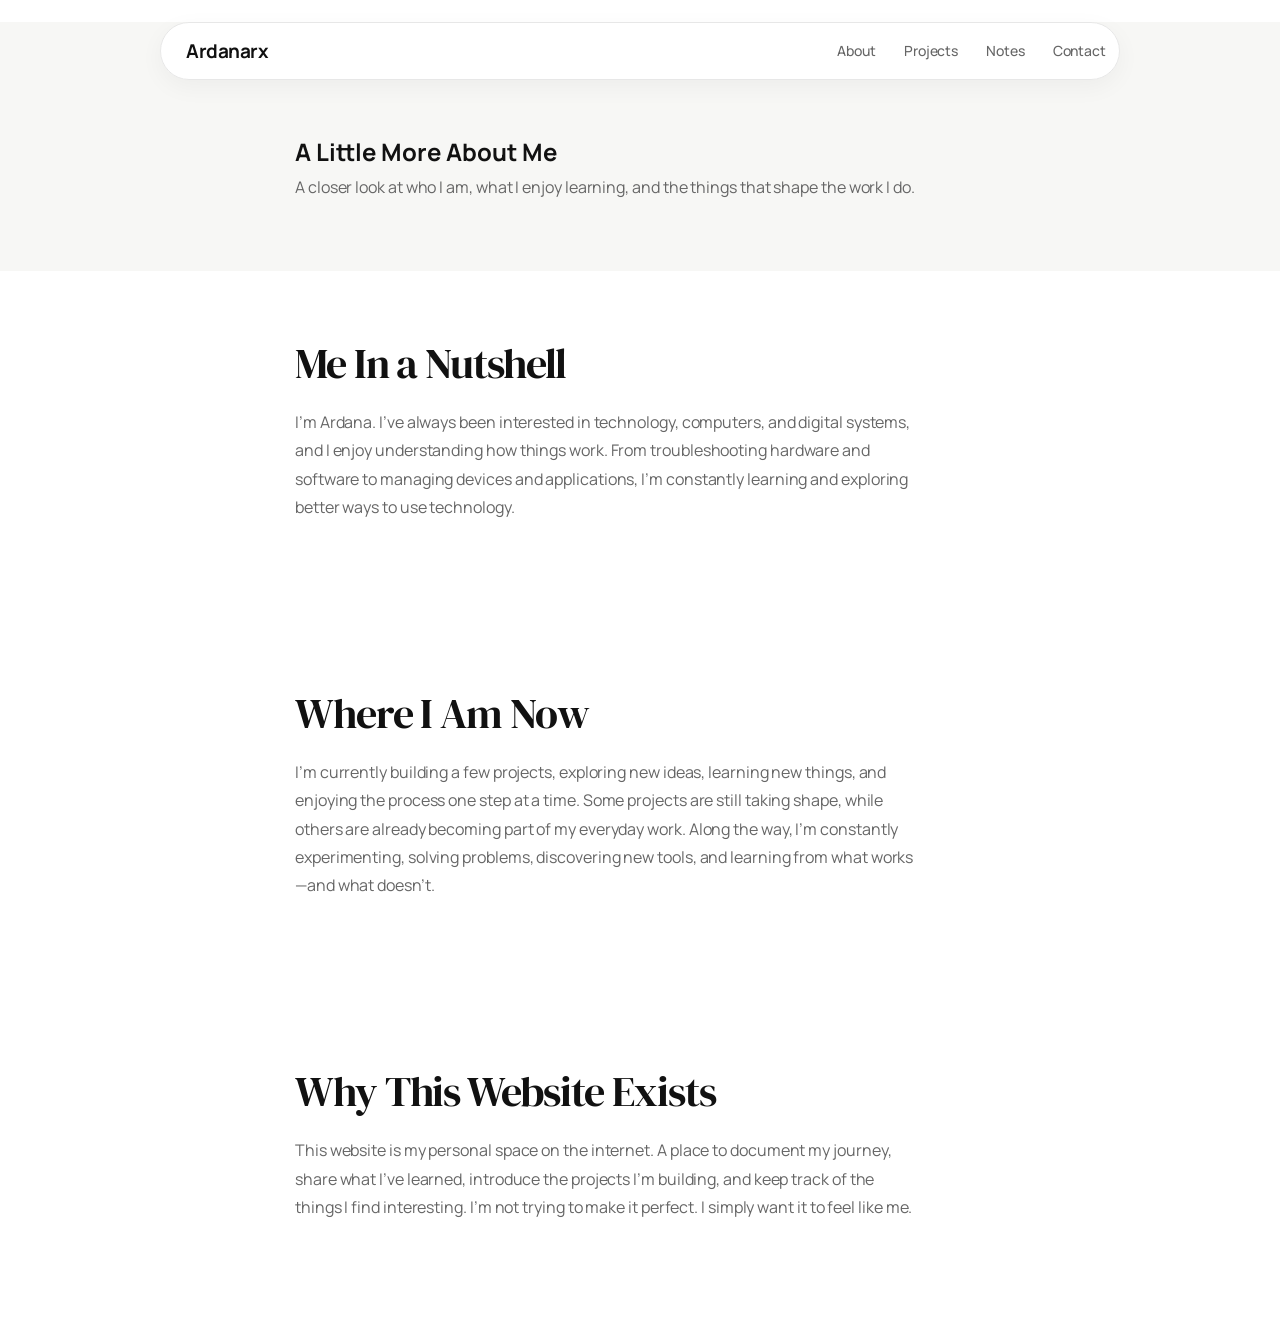
==== about/index.html @ 0e2d4e0f "Add files via upload" ====
<!DOCTYPE html><html lang="en"><head><meta charset="UTF-8"><meta name="viewport" content="width=device-width, initial-scale=1.0"><meta name="description" content="About — Ardanarx."><title>About — Ardanarx</title><link rel="icon" href="../assets/favicon.png"><link rel="preconnect" href="https://fonts.googleapis.com"><link rel="preconnect" href="https://fonts.gstatic.com" crossorigin><link href="https://fonts.googleapis.com/css2?family=DM+Serif+Display&family=Manrope:wght@400;500;600;700&display=swap" rel="stylesheet"><link rel="stylesheet" href="../style.css">
    <style>
      .page-hero { padding: 110px 24px 70px; }
      .page-content { padding: 70px 24px 100px; }
      .page-content .content { max-width: 690px; }
      .page-content p { max-width: 620px; margin-bottom: 24px; }
      .page-content .large-text { margin-bottom: 32px; }
      @media (max-width: 700px) {
        .page-hero { padding: 80px 20px 50px; }
        .page-content { padding: 55px 20px 80px; }
      }
    </style>
</head><body><header class="site-header"><nav class="navbar"><a href="../index.html" class="brand" aria-label="Ardanarx Home">Ardanarx</a><div class="nav-right"><div class="nav-links"><a href="index.html">About</a><a href="../project/index.html">Projects</a><a href="../notes/index.html">Notes</a><a href="../contact/index.html">Contact</a></div><button class="menu-toggle" type="button" aria-label="Open menu" aria-expanded="false" aria-controls="mobile-menu"><span></span><span></span><span></span></button></div></nav><div class="mobile-menu" id="mobile-menu"><a href="index.html">About</a><a href="../project/index.html">Projects</a><a href="../notes/index.html">Notes</a><a href="../contact/index.html">Contact</a></div></header><main><section class="page-hero section-light"><div class="content"><h1>A Little More About Me</h1><p>A closer look at who I am, what I enjoy learning, and the things that shape the work I do.</p></div></section><section class="page-content section-white"><div class="content"><h2>Me In a Nutshell</h2><p>I’m Ardana. I’ve always been interested in technology, computers, and digital systems, and I enjoy understanding how things work. From troubleshooting hardware and software to managing devices and applications, I’m constantly learning and exploring better ways to use technology.</p></div></section><section class="page-content section-white"><div class="content"><h2>Where I Am Now</h2><p>I’m currently building a few projects, exploring new ideas, learning new things, and enjoying the process one step at a time. Some projects are still taking shape, while others are already becoming part of my everyday work. Along the way, I’m constantly experimenting, solving problems, discovering new tools, and learning from what works—and what doesn’t.</p></div></section><section class="page-content section-white"><div class="content"><h2>Why This Website Exists</h2><p>This website is my personal space on the internet. A place to document my journey, share what I’ve learned, introduce the projects I’m building, and keep track of the things I find interesting. I’m not trying to make it perfect. I simply want it to feel like me.</p></div></section></main><script src="../script.js"></script></body></html>
---- style.css ----
/* =========================================================
   ARDANARX
   PERSONAL WEBSITE
   CLEAN TYPOGRAPHY + SYSTEM DARK MODE
   ========================================================= */


/* =========================================================
   1. VARIABLES
   ========================================================= */

:root {
    --bg: #ffffff;
    --bg-soft: #f7f7f5;

    --text: #111111;
    --text-soft: #666666;

    --border: #e7e7e7;

    --nav-bg: rgba(255, 255, 255, 0.94);
    --menu-bg: rgba(255, 255, 255, 0.98);

    --max-width: 960px;
    --content-width: 690px;

    --serif: "DM Serif Display", Georgia, serif;
    --sans: "Manrope", Arial, sans-serif;

    --ease: 0.3s ease;
}


/* =========================================================
   2. DARK MODE
   Applied automatically from script.js
   ========================================================= */

html.dark-mode {
    --bg: #111111;
    --bg-soft: #181818;

    --text: #f2f2f2;
    --text-soft: #a5a5a5;

    --border: #292929;

    --nav-bg: rgba(25, 25, 25, 0.94);
    --menu-bg: rgba(25, 25, 25, 0.98);
}


/* =========================================================
   3. RESET
   ========================================================= */

* {
    margin: 0;
    padding: 0;

    box-sizing: border-box;
}


html {
    scroll-behavior: smooth;

    scroll-padding-top: 100px;

    background: var(--bg);
}


body {
    margin: 0;

    background: var(--bg);

    color: var(--text);

    font-family: var(--sans);

    font-size: 16px;

    font-weight: 400;

    line-height: 1.7;

    overflow-x: hidden;

    -webkit-font-smoothing: antialiased;

    text-rendering: optimizeLegibility;

    transition:
        background-color var(--ease),
        color var(--ease);
}


img {
    display: block;

    max-width: 100%;
}


a {
    color: inherit;

    text-decoration: none;
}


button {
    font-family: inherit;
}


/* =========================================================
   4. HEADER
   ========================================================= */

.site-header {
    position: relative;

    z-index: 1000;

    width: 100%;

    padding-top: 22px;
}


/* =========================================================
   5. NAVBAR
   ========================================================= */

.navbar {
    position: fixed;

    top: 22px;

    left: 50%;

    transform: translateX(-50%);

    z-index: 10000;

    width: min(
        calc(100% - 48px),
        var(--max-width)
    );

    height: 58px;

    padding:
        0 13px
        0 25px;

    display: flex;

    align-items: center;

    justify-content: space-between;

    background: var(--nav-bg);

    border: 1px solid var(--border);

    border-radius: 999px;

    box-shadow:
        0 7px 24px
        rgba(0, 0, 0, 0.045);

    backdrop-filter: blur(14px);

    -webkit-backdrop-filter:
        blur(14px);

    transition:
        background-color var(--ease),
        border-color var(--ease),
        box-shadow var(--ease);
}


/* =========================================================
   6. BRAND
   ========================================================= */

.brand {
    flex-shrink: 0;

    font-size: 19px;

    font-weight: 700;

    line-height: 1;

    letter-spacing: -0.5px;

    color: var(--text);

    white-space: nowrap;
}


/* =========================================================
   7. NAV RIGHT
   ========================================================= */

.nav-right {
    display: flex;

    align-items: center;

    margin-left: auto;
}


/* =========================================================
   8. NAV LINKS
   ========================================================= */

.nav-links {
    display: flex;

    align-items: center;

    gap: 28px;
}


.nav-links a {
    position: relative;

    font-size: 14px;

    font-weight: 500;

    line-height: 1;

    letter-spacing: -0.1px;

    color: var(--text-soft);

    white-space: nowrap;

    transition:
        color 0.25s ease;
}


.nav-links a:hover {
    color: var(--text);
}


/* =========================================================
   9. MOBILE MENU BUTTON
   ========================================================= */

.menu-toggle {
    display: none;

    position: relative;

    z-index: 10001;

    width: 40px;

    height: 40px;

    padding: 0;

    border: 0;

    background: transparent;

    cursor: pointer;

    align-items: center;

    justify-content: center;

    flex-direction: column;

    gap: 5px;

    -webkit-tap-highlight-color:
        transparent;
}


.menu-toggle span {
    display: block;

    width: 18px;

    height: 1.6px;

    background: var(--text);

    border-radius: 999px;

    transition:
        transform 0.25s ease,
        opacity 0.25s ease,
        background-color var(--ease);
}


/* =========================================================
   10. MENU ANIMATION
   ========================================================= */

.menu-toggle.active
span:nth-child(1) {
    transform:
        translateY(6.6px)
        rotate(45deg);
}


.menu-toggle.active
span:nth-child(2) {
    opacity: 0;
}


.menu-toggle.active
span:nth-child(3) {
    transform:
        translateY(-6.6px)
        rotate(-45deg);
}


/* =========================================================
   11. MOBILE MENU
   ========================================================= */

.mobile-menu {
    display: none;

    position: fixed;

    top: 90px;

    left: 50%;

    transform:
        translateX(-50%);

    z-index: 9999;

    width: min(
        calc(100% - 48px),
        var(--max-width)
    );

    padding:
        10px 18px;

    background: var(--menu-bg);

    border:
        1px solid var(--border);

    border-radius: 20px;

    box-shadow:
        0 10px 30px
        rgba(0, 0, 0, 0.07);

    flex-direction: column;

    transition:
        background-color var(--ease),
        border-color var(--ease);
}


.mobile-menu.active {
    display: flex;
}


.mobile-menu a {
    padding:
        12px 4px;

    font-size: 15px;

    font-weight: 600;

    line-height: 1.4;

    color: var(--text-soft);

    border-bottom:
        1px solid var(--border);

    transition:
        color 0.25s ease;
}


.mobile-menu a:last-child {
    border-bottom: none;
}


.mobile-menu a:hover {
    color: var(--text);
}


/* =========================================================
   12. HERO
   ========================================================= */

.hero {
    width: 100%;

    padding-top: 108px;

    padding-bottom: 78px;

    background: var(--bg);

    transition:
        background-color var(--ease);
}


.hero-inner {
    width: min(
        calc(100% - 48px),
        900px
    );

    min-height: 490px;

    margin: 0 auto;

    display: grid;

    grid-template-columns:
        minmax(0, 1fr)
        minmax(0, 1fr);

    align-items: center;

    column-gap: 58px;
}


/* =========================================================
   13. HERO CONTENT
   ========================================================= */

.hero-content {
    grid-column: 1;

    grid-row: 1;

    max-width: 460px;

    align-self: center;
}


.hero-content h1 {
    margin-bottom: 29px;

    font-family: var(--serif);

    font-size: clamp(
        52px,
        5vw,
        65px
    );

    font-weight: 400;

    line-height: 1;

    letter-spacing: -1.9px;

    color: var(--text);
}


.hero-content p {
    max-width: 435px;

    font-size: 16px;

    font-weight: 500;

    line-height: 1.7;

    letter-spacing: -0.1px;

    color: var(--text-soft);
}


/* =========================================================
   14. HERO IMAGE
   ========================================================= */

.hero-image {
    grid-column: 2;

    grid-row: 1;

    width: 340px;

    height: 340px;

    margin: 0 auto;

    display: flex;

    align-items: center;

    justify-content: center;

    background: #d9d9d6;

    border-radius: 50%;

    overflow: hidden;

    align-self: center;

    transition:
        background-color 0.3s ease;
}


html.dark-mode
.hero-image {
    background: #181818;
}


/* =========================================================
   15. PROFILE PHOTO
   ========================================================= */

.hero-image img {
    width: 100%;

    height: 100%;

    max-width: none;

    object-fit: cover;

    border-radius: 50%;
}


/* =========================================================
   16. GENERAL SECTIONS
   ========================================================= */

.section {
    width: 100%;

    padding:
        82px 24px;

    transition:
        background-color var(--ease);
}


.section-light {
    background: var(--bg-soft);
}


.section-white {
    background: var(--bg);
}


.content {
    width: min(
        100%,
        var(--content-width)
    );

    margin: 0 auto;
}


/* =========================================================
   17. SECTION HEADINGS
   ========================================================= */

.content h2 {
    margin-bottom: 22px;

    font-family: var(--serif);

    font-size: 42px;

    font-weight: 400;

    line-height: 1.08;

    letter-spacing: -1.1px;

    color: var(--text);
}


/* =========================================================
   18. SECTION PARAGRAPHS
   ========================================================= */

.content p {
    margin-bottom: 19px;

    font-size: 16px;

    font-weight: 400;

    line-height: 1.76;

    letter-spacing: -0.08px;

    color: var(--text-soft);
}


.content p:last-child {
    margin-bottom: 0;
}


/* =========================================================
   19. LARGE TEXT
   ========================================================= */

.large-text {
    font-size: 17px !important;

    line-height: 1.74 !important;

    letter-spacing:
        -0.08px !important;
}


/* =========================================================
   20. INLINE LINKS
   ========================================================= */

.content p a {
    color: var(--text);

    text-decoration: underline;

    text-decoration-thickness:
        1px;

    text-underline-offset:
        4px;
}


/* =========================================================
   21. LIST
   ========================================================= */

.content ul {
    margin-top: 21px;

    margin-bottom: 25px;

    padding-left: 21px;

    color: var(--text-soft);
}


.content li {
    margin-bottom: 7px;

    padding-left: 2px;

    font-size: 16px;

    line-height: 1.65;
}


.content li:last-child {
    margin-bottom: 0;
}


/* =========================================================
   22. TEXT LINK
   ========================================================= */

.text-link {
    display: inline-block;

    padding-bottom: 2px;

    color: var(--text);

    font-size: 14px;

    font-weight: 700;

    line-height: 1.5;

    border-bottom:
        1px solid var(--text);

    transition:
        opacity 0.25s ease;
}


.text-link:hover {
    opacity: 0.65;
}


/* =========================================================
   23. NOTES
   ========================================================= */

.note-item {
    padding:
        25px 0;

    border-top:
        1px solid var(--border);
}


.note-item:first-of-type {
    margin-top: 31px;
}


.note-item h3 {
    margin-bottom: 8px;

    font-size: 17px;

    font-weight: 700;

    line-height: 1.45;

    letter-spacing: -0.2px;

    color: var(--text);
}


.note-item p {
    margin-bottom: 0;
}


/* =========================================================
   24. CONTACT
   ========================================================= */

.contact-section {
    width: 100%;

    padding:
        115px 24px
        125px;

    background: var(--bg);

    border-top:
        1px solid var(--border);

    transition:
        background-color var(--ease),
        border-color var(--ease);
}


.contact-content {
    width: min(
        100%,
        var(--content-width)
    );

    margin: 0 auto;
}


.contact-content h2 {
    margin-bottom: 26px;

    font-family: var(--serif);

    font-size: 54px;

    font-weight: 400;

    line-height: 1;

    letter-spacing: -1.5px;

    color: var(--text);
}


.contact-content p {
    max-width: 590px;

    margin-bottom: 15px;

    font-size: 16px;

    line-height: 1.72;

    color: var(--text-soft);
}


/* =========================================================
   25. CONTACT BUTTON
   ========================================================= */

.contact-button {
    display: inline-flex;

    align-items: center;

    justify-content: center;

    margin-top: 18px;

    padding:
        11px 20px;

    border:
        1px solid var(--text);

    border-radius: 999px;

    background: transparent;

    color: var(--text);

    font-size: 14px;

    font-weight: 700;

    line-height: 1;

    transition:
        background-color 0.2s ease,
        color 0.2s ease,
        transform 0.2s ease;
}


.contact-button:hover {
    background: var(--text);

    color: var(--bg);

    transform:
        translateY(-2px);
}


/* =========================================================
   26. TABLET
   ========================================================= */

@media (max-width: 900px) {

    .navbar {
        width:
            calc(100% - 40px);
    }


    .nav-links {
        gap: 20px;
    }


    .nav-links a {
        font-size: 13.5px;
    }


    /* HERO */

    .hero-inner {
        width:
            calc(100% - 48px);

        column-gap: 38px;
    }


    .hero-content h1 {
        font-size: 56px;

        letter-spacing:
            -1.7px;
    }


    .hero-content p {
        font-size: 16px;
    }


    /* PHOTO */

    .hero-image {
        width: 315px;

        height: 315px;
    }


    /* SECTIONS */

    .content h2 {
        font-size: 40px;
    }


    /* CONTACT */

    .contact-content h2 {
        font-size: 52px;
    }

}


/* =========================================================
   27. MOBILE
   ========================================================= */

@media (max-width: 700px) {

    html {
        scroll-padding-top:
            90px;
    }


    /* -----------------------------------------------------
       NAVBAR
    ----------------------------------------------------- */

    .navbar {
        top: 16px;

        width:
            calc(100% - 36px);

        height: 56px;

        padding:
            0 7px
            0 18px;
    }


    .brand {
        font-size: 19px;
    }


    .nav-links {
        display: none;
    }


    .menu-toggle {
        display: flex;

        width: 40px;

        height: 40px;
    }


    /* -----------------------------------------------------
       MOBILE MENU
    ----------------------------------------------------- */

    .mobile-menu {
        top: 80px;

        width:
            calc(100% - 36px);

        padding:
            9px 15px;
    }


    .mobile-menu a {
        padding:
            12px 5px;

        font-size: 14px;
    }


    /* -----------------------------------------------------
       HERO
    ----------------------------------------------------- */

    .hero {
        padding-top: 93px;

        padding-bottom: 60px;
    }


    .hero-inner {
        width:
            calc(100% - 44px);

        min-height: auto;

        display: flex;

        flex-direction: column;

        align-items: stretch;
    }


    /* PHOTO */

    .hero-image {
        order: 1;

        width: 285px;

        height: 285px;

        margin:
            0 auto
            43px;
    }


    .hero-image img {
        width: 100%;

        height: 100%;

        max-width: none;

        object-fit: cover;

        border-radius: 50%;
    }


    /* HERO TEXT */

    .hero-content {
        order: 2;

        width: 100%;

        max-width: none;
    }


    .hero-content h1 {
        margin-bottom: 27px;

        font-size: 47px;

        line-height: 0.99;

        letter-spacing:
            -1.5px;
    }


    .hero-content p {
        max-width: 100%;

        font-size: 15px;

        line-height: 1.72;
    }


    /* -----------------------------------------------------
       SECTIONS
    ----------------------------------------------------- */

    .section {
        padding:
            64px 28px;
    }


    .content {
        width: 100%;
    }


    .content h2 {
        margin-bottom: 21px;

        font-size: 38px;

        line-height: 1.07;

        letter-spacing:
            -1px;
    }


    .content p {
        margin-bottom: 18px;

        font-size: 15px;

        line-height: 1.74;
    }


    /* -----------------------------------------------------
       LARGE TEXT
    ----------------------------------------------------- */

    .large-text {
        font-size:
            15px !important;

        line-height:
            1.74 !important;

        letter-spacing:
            -0.05px !important;
    }


    /* -----------------------------------------------------
       LIST
    ----------------------------------------------------- */

    .content ul {
        margin-top: 20px;

        margin-bottom: 24px;

        padding-left: 19px;
    }


    .content li {
        margin-bottom: 7px;

        font-size: 15px;

        line-height: 1.65;
    }


    /* -----------------------------------------------------
       NOTES
    ----------------------------------------------------- */

    .note-item {
        padding:
            22px 0;
    }


    .note-item:first-of-type {
        margin-top: 27px;
    }


    .note-item h3 {
        margin-bottom: 7px;

        font-size: 16px;

        line-height: 1.45;
    }


    .note-item p {
        font-size: 15px;
    }


    /* -----------------------------------------------------
       CONTACT
    ----------------------------------------------------- */

    .contact-section {
        padding:
            86px 28px
            100px;
    }


    .contact-content {
        width: 100%;
    }


    .contact-content h2 {
        margin-bottom: 25px;

        font-size: 46px;

        line-height: 1;

        letter-spacing:
            -1.2px;
    }


    .contact-content p {
        margin-bottom: 14px;

        font-size: 15px;

        line-height: 1.72;
    }


    .contact-button {
        margin-top: 17px;

        padding:
            11px 19px;

        font-size: 13px;
    }

}


/* =========================================================
   28. SMALL MOBILE
   ========================================================= */

@media (max-width: 420px) {

    .navbar {
        top: 14px;

        width:
            calc(100% - 32px);

        height: 54px;

        padding-left: 18px;

        padding-right: 6px;
    }


    .brand {
        font-size: 18.5px;
    }


    .menu-toggle {
        width: 39px;

        height: 39px;
    }


    .mobile-menu {
        top: 74px;

        width:
            calc(100% - 32px);
    }


    /* HERO */

    .hero {
        padding-top: 88px;

        padding-bottom: 53px;
    }


    .hero-inner {
        width:
            calc(100% - 40px);
    }


    .hero-image {
        width: 270px;

        height: 270px;

        margin-bottom: 40px;
    }


    .hero-content h1 {
        margin-bottom: 25px;

        font-size: 44px;

        line-height: 0.99;

        letter-spacing:
            -1.4px;
    }


    .hero-content p {
        font-size: 15px;

        line-height: 1.7;
    }


    /* SECTIONS */

    .section {
        padding:
            58px 25px;
    }


    .content h2 {
        margin-bottom: 20px;

        font-size: 36px;

        letter-spacing:
            -0.9px;
    }


    .content p {
        font-size: 15px;

        line-height: 1.72;
    }


    .large-text {
        font-size:
            15px !important;

        line-height:
            1.72 !important;
    }


    /* CONTACT */

    .contact-section {
        padding:
            76px 25px
            90px;
    }


    .contact-content h2 {
        font-size: 42px;

        letter-spacing:
            -1px;
    }

}


/* =========================================================
   29. VERY SMALL MOBILE
   ========================================================= */

@media (max-width: 360px) {

    .navbar {
        width:
            calc(100% - 30px);
    }


    .hero-inner {
        width:
            calc(100% - 32px);
    }


    .hero-image {
        width: 250px;

        height: 250px;
    }


    .hero-content h1 {
        font-size: 41px;
    }


    .hero-content p {
        font-size: 14.5px;
    }


    .content h2 {
        font-size: 34px;
    }


    .content p {
        font-size: 14.5px;
    }


    .contact-content h2 {
        font-size: 39px;
    }

}


/* =========================================================
   30. REDUCED MOTION
   ========================================================= */

@media (prefers-reduced-motion: reduce) {

    html {
        scroll-behavior: auto;
    }


    *,
    *::before,
    *::after {
        transition: none !important;
    }

}
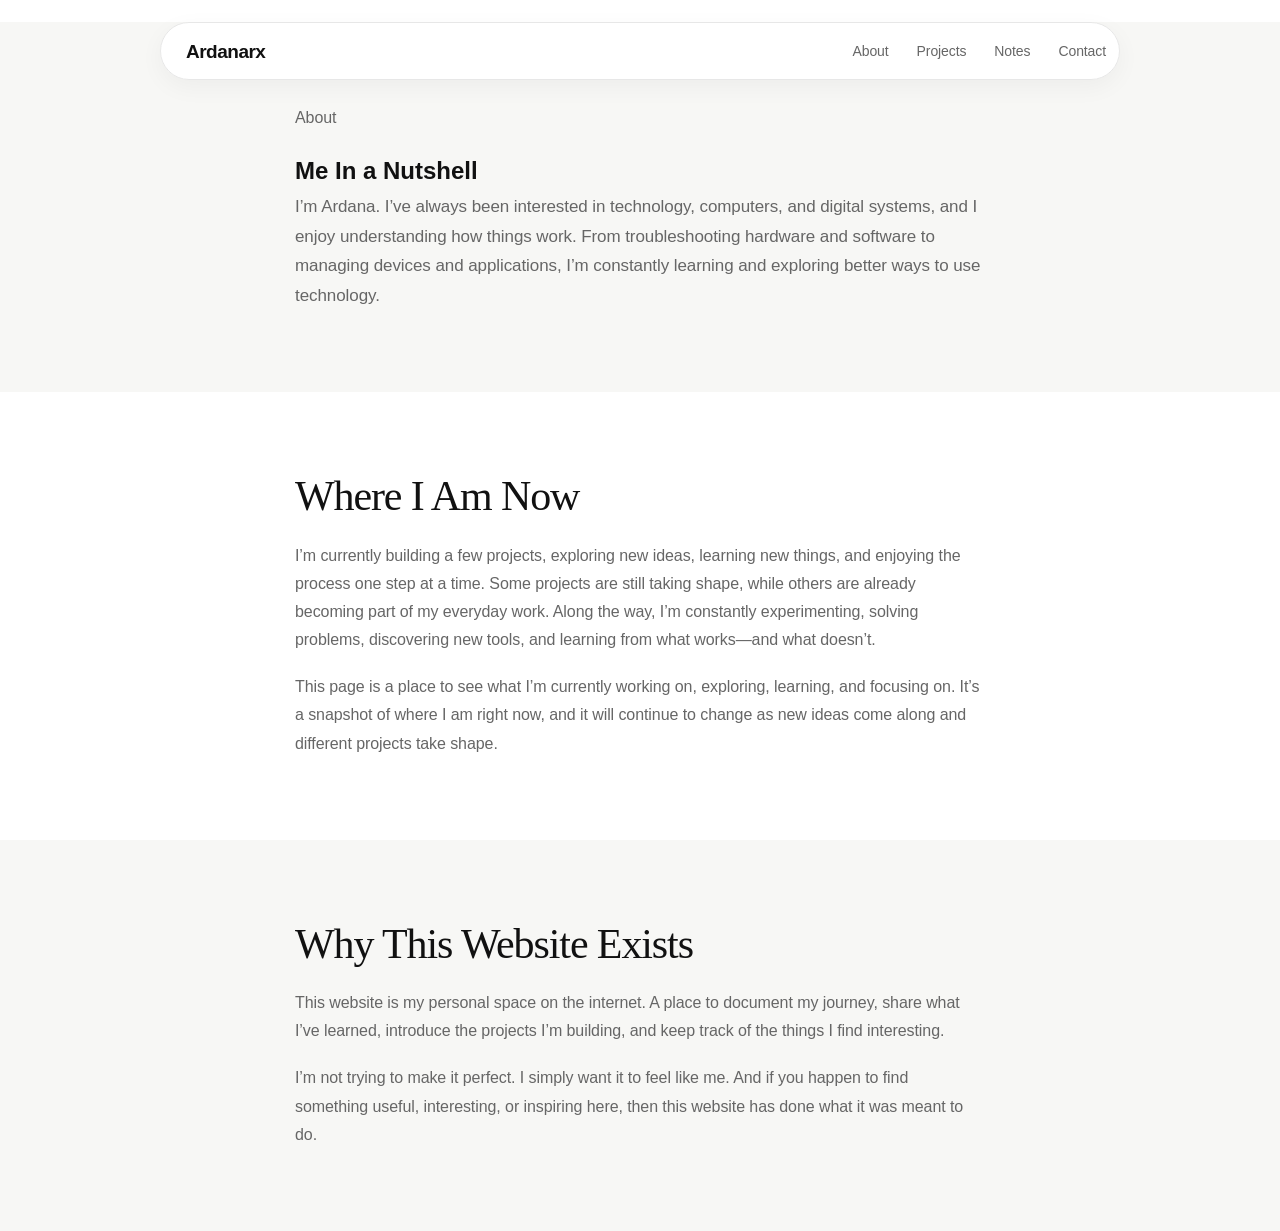
==== commit e9022985: "Add files via upload" ====
--- a/about/index.html
+++ b/about/index.html
@@ -1,13 +1,45 @@
-<!DOCTYPE html><html lang="en"><head><meta charset="UTF-8"><meta name="viewport" content="width=device-width, initial-scale=1.0"><meta name="description" content="About — Ardanarx."><title>About — Ardanarx</title><link rel="icon" href="../assets/favicon.png"><link rel="preconnect" href="https://fonts.googleapis.com"><link rel="preconnect" href="https://fonts.gstatic.com" crossorigin><link href="https://fonts.googleapis.com/css2?family=DM+Serif+Display&family=Manrope:wght@400;500;600;700&display=swap" rel="stylesheet"><link rel="stylesheet" href="../style.css">
-    <style>
-      .page-hero { padding: 110px 24px 70px; }
-      .page-content { padding: 70px 24px 100px; }
-      .page-content .content { max-width: 690px; }
-      .page-content p { max-width: 620px; margin-bottom: 24px; }
-      .page-content .large-text { margin-bottom: 32px; }
-      @media (max-width: 700px) {
-        .page-hero { padding: 80px 20px 50px; }
-        .page-content { padding: 55px 20px 80px; }
-      }
-    </style>
-</head><body><header class="site-header"><nav class="navbar"><a href="../index.html" class="brand" aria-label="Ardanarx Home">Ardanarx</a><div class="nav-right"><div class="nav-links"><a href="index.html">About</a><a href="../project/index.html">Projects</a><a href="../notes/index.html">Notes</a><a href="../contact/index.html">Contact</a></div><button class="menu-toggle" type="button" aria-label="Open menu" aria-expanded="false" aria-controls="mobile-menu"><span></span><span></span><span></span></button></div></nav><div class="mobile-menu" id="mobile-menu"><a href="index.html">About</a><a href="../project/index.html">Projects</a><a href="../notes/index.html">Notes</a><a href="../contact/index.html">Contact</a></div></header><main><section class="page-hero section-light"><div class="content"><h1>A Little More About Me</h1><p>A closer look at who I am, what I enjoy learning, and the things that shape the work I do.</p></div></section><section class="page-content section-white"><div class="content"><h2>Me In a Nutshell</h2><p>I’m Ardana. I’ve always been interested in technology, computers, and digital systems, and I enjoy understanding how things work. From troubleshooting hardware and software to managing devices and applications, I’m constantly learning and exploring better ways to use technology.</p></div></section><section class="page-content section-white"><div class="content"><h2>Where I Am Now</h2><p>I’m currently building a few projects, exploring new ideas, learning new things, and enjoying the process one step at a time. Some projects are still taking shape, while others are already becoming part of my everyday work. Along the way, I’m constantly experimenting, solving problems, discovering new tools, and learning from what works—and what doesn’t.</p></div></section><section class="page-content section-white"><div class="content"><h2>Why This Website Exists</h2><p>This website is my personal space on the internet. A place to document my journey, share what I’ve learned, introduce the projects I’m building, and keep track of the things I find interesting. I’m not trying to make it perfect. I simply want it to feel like me.</p></div></section></main><script src="../script.js"></script></body></html>+<!DOCTYPE html>
+<html lang="en">
+<head>
+<meta charset="UTF-8"><meta name="viewport" content="width=device-width, initial-scale=1.0">
+<title>About — Ardanarx</title>
+<meta name="description" content="About Ardanarx.">
+<link rel="stylesheet" href="../style.css">
+<link rel="icon" href="../assets/favicon.png">
+</head>
+<body>
+<header class="site-header">
+  <nav class="navbar">
+    <a href="../index.html" class="brand" aria-label="Ardanarx Home">Ardanarx</a>
+    <div class="nav-right">
+      <div class="nav-links">
+        <a href="index.html">About</a>
+        <a href="../project/index.html">Projects</a>
+        <a href="../notes/index.html">Notes</a>
+        <a href="../contact/index.html">Contact</a>
+      </div>
+      <button class="menu-toggle" type="button" aria-label="Buka menu" aria-expanded="false" aria-controls="mobile-menu"><span></span><span></span><span></span></button>
+    </div>
+  </nav>
+  <div class="mobile-menu" id="mobile-menu">
+    <a href="index.html">About</a><a href="../project/index.html">Projects</a><a href="../notes/index.html">Notes</a><a href="../contact/index.html">Contact</a>
+  </div>
+</header>
+<main>
+  <section class="section section-light"><div class="content">
+    <p class="eyebrow">About</p><h1>Me In a Nutshell</h1>
+    <p class="large-text">I’m Ardana. I’ve always been interested in technology, computers, and digital systems, and I enjoy understanding how things work. From troubleshooting hardware and software to managing devices and applications, I’m constantly learning and exploring better ways to use technology.</p>
+  </div></section>
+  <section class="section section-white"><div class="content">
+    <h2>Where I Am Now</h2>
+    <p>I’m currently building a few projects, exploring new ideas, learning new things, and enjoying the process one step at a time. Some projects are still taking shape, while others are already becoming part of my everyday work. Along the way, I’m constantly experimenting, solving problems, discovering new tools, and learning from what works—and what doesn’t.</p>
+    <p>This page is a place to see what I’m currently working on, exploring, learning, and focusing on. It’s a snapshot of where I am right now, and it will continue to change as new ideas come along and different projects take shape.</p>
+  </div></section>
+  <section class="section section-light"><div class="content">
+    <h2>Why This Website Exists</h2>
+    <p>This website is my personal space on the internet. A place to document my journey, share what I’ve learned, introduce the projects I’m building, and keep track of the things I find interesting.</p>
+    <p>I’m not trying to make it perfect. I simply want it to feel like me. And if you happen to find something useful, interesting, or inspiring here, then this website has done what it was meant to do.</p>
+  </div></section>
+</main>
+<script src="../script.js"></script>
+</body></html>
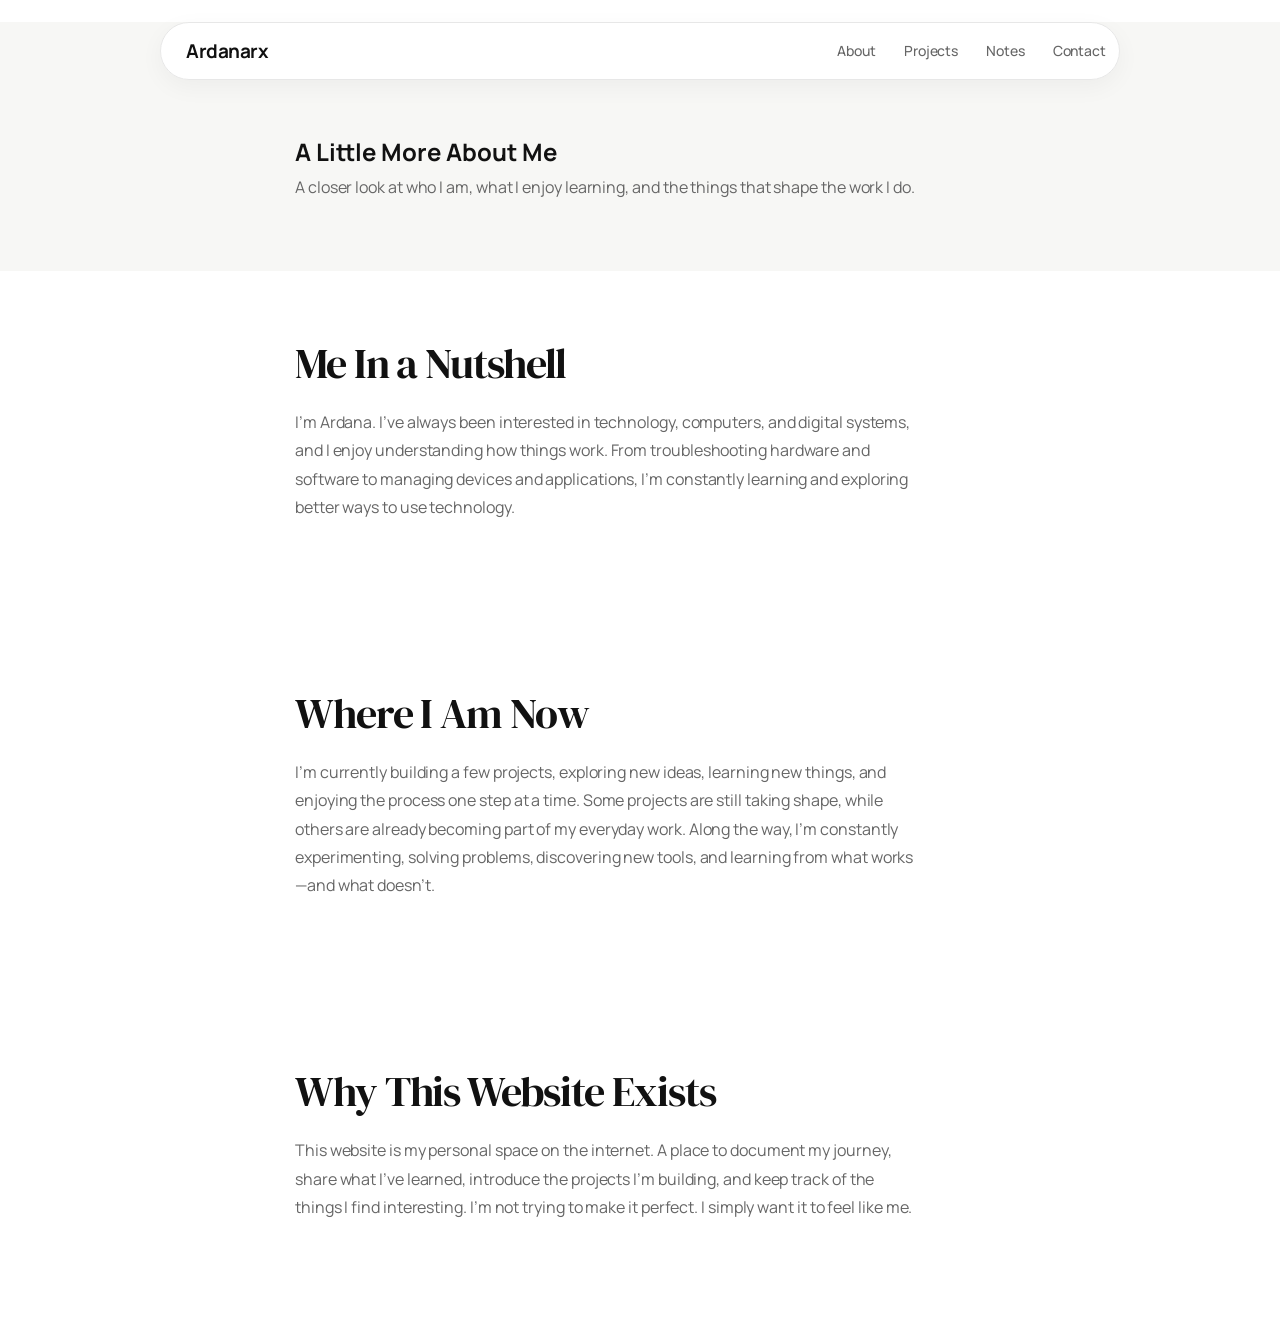
==== commit 7bd992bb: "Add files via upload" ====
--- a/about/index.html
+++ b/about/index.html
@@ -1,45 +1,13 @@
-<!DOCTYPE html>
-<html lang="en">
-<head>
-<meta charset="UTF-8"><meta name="viewport" content="width=device-width, initial-scale=1.0">
-<title>About — Ardanarx</title>
-<meta name="description" content="About Ardanarx.">
-<link rel="stylesheet" href="../style.css">
-<link rel="icon" href="../assets/favicon.png">
-</head>
-<body>
-<header class="site-header">
-  <nav class="navbar">
-    <a href="../index.html" class="brand" aria-label="Ardanarx Home">Ardanarx</a>
-    <div class="nav-right">
-      <div class="nav-links">
-        <a href="index.html">About</a>
-        <a href="../project/index.html">Projects</a>
-        <a href="../notes/index.html">Notes</a>
-        <a href="../contact/index.html">Contact</a>
-      </div>
-      <button class="menu-toggle" type="button" aria-label="Buka menu" aria-expanded="false" aria-controls="mobile-menu"><span></span><span></span><span></span></button>
-    </div>
-  </nav>
-  <div class="mobile-menu" id="mobile-menu">
-    <a href="index.html">About</a><a href="../project/index.html">Projects</a><a href="../notes/index.html">Notes</a><a href="../contact/index.html">Contact</a>
-  </div>
-</header>
-<main>
-  <section class="section section-light"><div class="content">
-    <p class="eyebrow">About</p><h1>Me In a Nutshell</h1>
-    <p class="large-text">I’m Ardana. I’ve always been interested in technology, computers, and digital systems, and I enjoy understanding how things work. From troubleshooting hardware and software to managing devices and applications, I’m constantly learning and exploring better ways to use technology.</p>
-  </div></section>
-  <section class="section section-white"><div class="content">
-    <h2>Where I Am Now</h2>
-    <p>I’m currently building a few projects, exploring new ideas, learning new things, and enjoying the process one step at a time. Some projects are still taking shape, while others are already becoming part of my everyday work. Along the way, I’m constantly experimenting, solving problems, discovering new tools, and learning from what works—and what doesn’t.</p>
-    <p>This page is a place to see what I’m currently working on, exploring, learning, and focusing on. It’s a snapshot of where I am right now, and it will continue to change as new ideas come along and different projects take shape.</p>
-  </div></section>
-  <section class="section section-light"><div class="content">
-    <h2>Why This Website Exists</h2>
-    <p>This website is my personal space on the internet. A place to document my journey, share what I’ve learned, introduce the projects I’m building, and keep track of the things I find interesting.</p>
-    <p>I’m not trying to make it perfect. I simply want it to feel like me. And if you happen to find something useful, interesting, or inspiring here, then this website has done what it was meant to do.</p>
-  </div></section>
-</main>
-<script src="../script.js"></script>
-</body></html>
+<!DOCTYPE html><html lang="en"><head><meta charset="UTF-8"><meta name="viewport" content="width=device-width, initial-scale=1.0"><meta name="description" content="About — Ardanarx."><title>About — Ardanarx</title><link rel="icon" href="../assets/favicon.png"><link rel="preconnect" href="https://fonts.googleapis.com"><link rel="preconnect" href="https://fonts.gstatic.com" crossorigin><link href="https://fonts.googleapis.com/css2?family=DM+Serif+Display&family=Manrope:wght@400;500;600;700&display=swap" rel="stylesheet"><link rel="stylesheet" href="../style.css">
+    <style>
+      .page-hero { padding: 110px 24px 70px; }
+      .page-content { padding: 70px 24px 100px; }
+      .page-content .content { max-width: 690px; }
+      .page-content p { max-width: 620px; margin-bottom: 24px; }
+      .page-content .large-text { margin-bottom: 32px; }
+      @media (max-width: 700px) {
+        .page-hero { padding: 80px 20px 50px; }
+        .page-content { padding: 55px 20px 80px; }
+      }
+    </style>
+</head><body><header class="site-header"><nav class="navbar"><a href="../index.html" class="brand" aria-label="Ardanarx Home">Ardanarx</a><div class="nav-right"><div class="nav-links"><a href="index.html">About</a><a href="../project/index.html">Projects</a><a href="../notes/index.html">Notes</a><a href="../contact/index.html">Contact</a></div><button class="menu-toggle" type="button" aria-label="Open menu" aria-expanded="false" aria-controls="mobile-menu"><span></span><span></span><span></span></button></div></nav><div class="mobile-menu" id="mobile-menu"><a href="index.html">About</a><a href="../project/index.html">Projects</a><a href="../notes/index.html">Notes</a><a href="../contact/index.html">Contact</a></div></header><main><section class="page-hero section-light"><div class="content"><h1>A Little More About Me</h1><p>A closer look at who I am, what I enjoy learning, and the things that shape the work I do.</p></div></section><section class="page-content section-white"><div class="content"><h2>Me In a Nutshell</h2><p>I’m Ardana. I’ve always been interested in technology, computers, and digital systems, and I enjoy understanding how things work. From troubleshooting hardware and software to managing devices and applications, I’m constantly learning and exploring better ways to use technology.</p></div></section><section class="page-content section-white"><div class="content"><h2>Where I Am Now</h2><p>I’m currently building a few projects, exploring new ideas, learning new things, and enjoying the process one step at a time. Some projects are still taking shape, while others are already becoming part of my everyday work. Along the way, I’m constantly experimenting, solving problems, discovering new tools, and learning from what works—and what doesn’t.</p></div></section><section class="page-content section-white"><div class="content"><h2>Why This Website Exists</h2><p>This website is my personal space on the internet. A place to document my journey, share what I’ve learned, introduce the projects I’m building, and keep track of the things I find interesting. I’m not trying to make it perfect. I simply want it to feel like me.</p></div></section></main><script src="../script.js"></script></body></html>
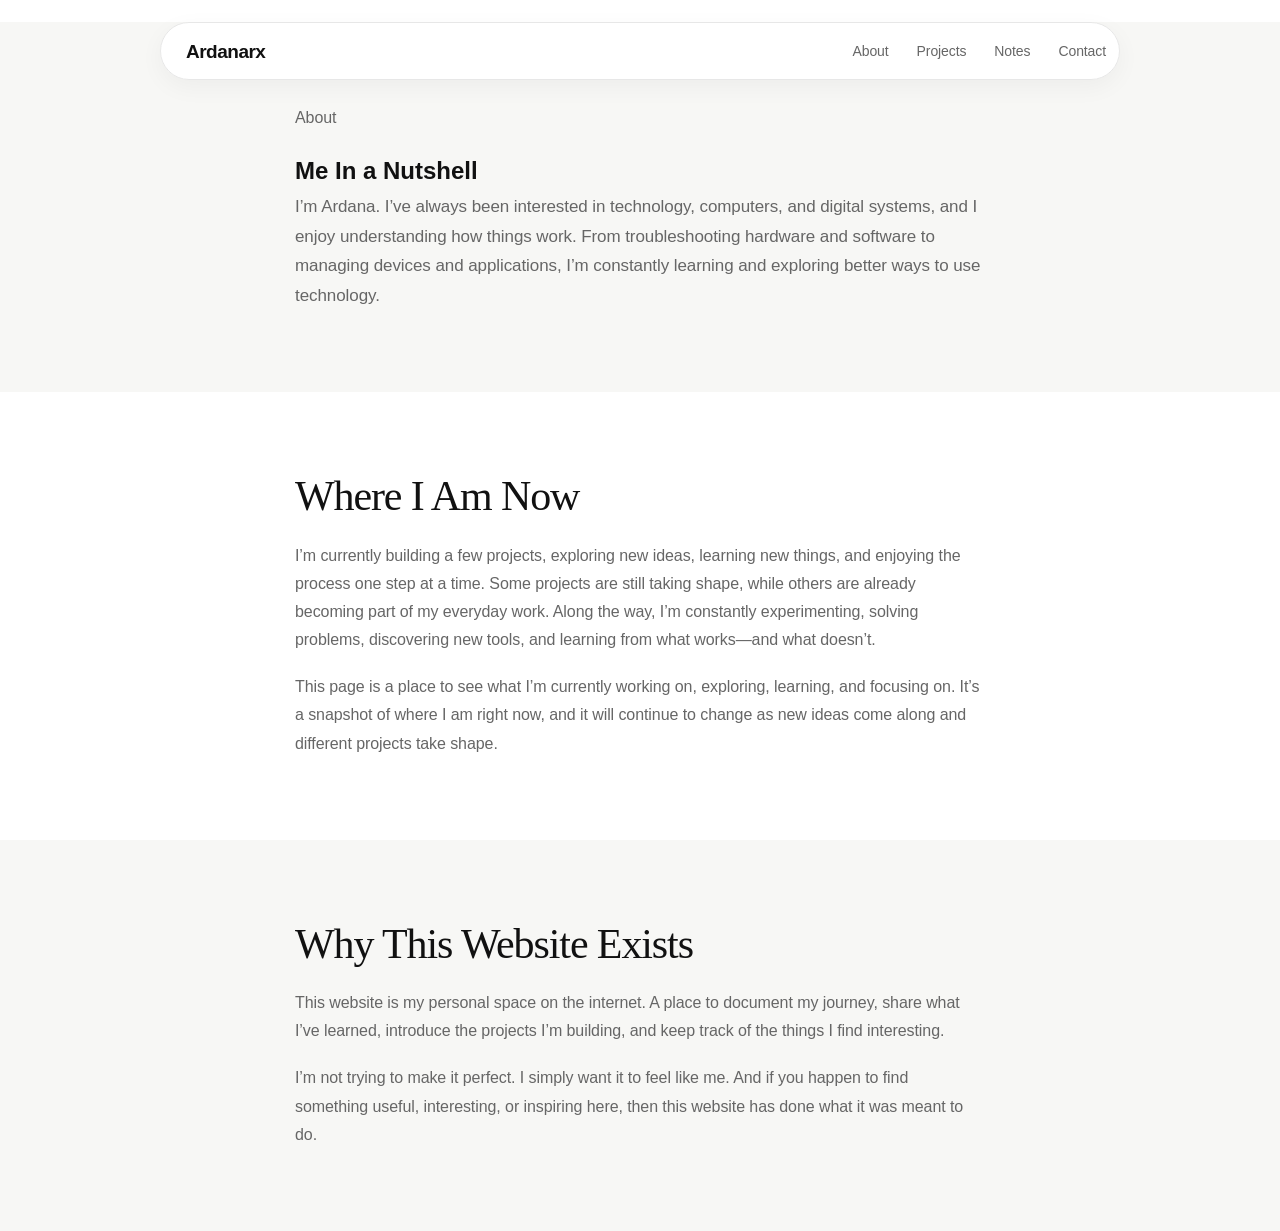
==== commit 58438ed9: "Add files via upload" ====
--- a/about/index.html
+++ b/about/index.html
@@ -1,13 +1,45 @@
-<!DOCTYPE html><html lang="en"><head><meta charset="UTF-8"><meta name="viewport" content="width=device-width, initial-scale=1.0"><meta name="description" content="About — Ardanarx."><title>About — Ardanarx</title><link rel="icon" href="../assets/favicon.png"><link rel="preconnect" href="https://fonts.googleapis.com"><link rel="preconnect" href="https://fonts.gstatic.com" crossorigin><link href="https://fonts.googleapis.com/css2?family=DM+Serif+Display&family=Manrope:wght@400;500;600;700&display=swap" rel="stylesheet"><link rel="stylesheet" href="../style.css">
-    <style>
-      .page-hero { padding: 110px 24px 70px; }
-      .page-content { padding: 70px 24px 100px; }
-      .page-content .content { max-width: 690px; }
-      .page-content p { max-width: 620px; margin-bottom: 24px; }
-      .page-content .large-text { margin-bottom: 32px; }
-      @media (max-width: 700px) {
-        .page-hero { padding: 80px 20px 50px; }
-        .page-content { padding: 55px 20px 80px; }
-      }
-    </style>
-</head><body><header class="site-header"><nav class="navbar"><a href="../index.html" class="brand" aria-label="Ardanarx Home">Ardanarx</a><div class="nav-right"><div class="nav-links"><a href="index.html">About</a><a href="../project/index.html">Projects</a><a href="../notes/index.html">Notes</a><a href="../contact/index.html">Contact</a></div><button class="menu-toggle" type="button" aria-label="Open menu" aria-expanded="false" aria-controls="mobile-menu"><span></span><span></span><span></span></button></div></nav><div class="mobile-menu" id="mobile-menu"><a href="index.html">About</a><a href="../project/index.html">Projects</a><a href="../notes/index.html">Notes</a><a href="../contact/index.html">Contact</a></div></header><main><section class="page-hero section-light"><div class="content"><h1>A Little More About Me</h1><p>A closer look at who I am, what I enjoy learning, and the things that shape the work I do.</p></div></section><section class="page-content section-white"><div class="content"><h2>Me In a Nutshell</h2><p>I’m Ardana. I’ve always been interested in technology, computers, and digital systems, and I enjoy understanding how things work. From troubleshooting hardware and software to managing devices and applications, I’m constantly learning and exploring better ways to use technology.</p></div></section><section class="page-content section-white"><div class="content"><h2>Where I Am Now</h2><p>I’m currently building a few projects, exploring new ideas, learning new things, and enjoying the process one step at a time. Some projects are still taking shape, while others are already becoming part of my everyday work. Along the way, I’m constantly experimenting, solving problems, discovering new tools, and learning from what works—and what doesn’t.</p></div></section><section class="page-content section-white"><div class="content"><h2>Why This Website Exists</h2><p>This website is my personal space on the internet. A place to document my journey, share what I’ve learned, introduce the projects I’m building, and keep track of the things I find interesting. I’m not trying to make it perfect. I simply want it to feel like me.</p></div></section></main><script src="../script.js"></script></body></html>+<!DOCTYPE html>
+<html lang="en">
+<head>
+<meta charset="UTF-8"><meta name="viewport" content="width=device-width, initial-scale=1.0">
+<title>About — Ardanarx</title>
+<meta name="description" content="About Ardanarx.">
+<link rel="stylesheet" href="../style.css">
+<link rel="icon" href="../assets/favicon.png">
+</head>
+<body>
+<header class="site-header">
+  <nav class="navbar">
+    <a href="../index.html" class="brand" aria-label="Ardanarx Home">Ardanarx</a>
+    <div class="nav-right">
+      <div class="nav-links">
+        <a href="index.html">About</a>
+        <a href="../project/index.html">Projects</a>
+        <a href="../notes/index.html">Notes</a>
+        <a href="../contact/index.html">Contact</a>
+      </div>
+      <button class="menu-toggle" type="button" aria-label="Buka menu" aria-expanded="false" aria-controls="mobile-menu"><span></span><span></span><span></span></button>
+    </div>
+  </nav>
+  <div class="mobile-menu" id="mobile-menu">
+    <a href="index.html">About</a><a href="../project/index.html">Projects</a><a href="../notes/index.html">Notes</a><a href="../contact/index.html">Contact</a>
+  </div>
+</header>
+<main>
+  <section class="section section-light"><div class="content">
+    <p class="eyebrow">About</p><h1>Me In a Nutshell</h1>
+    <p class="large-text">I’m Ardana. I’ve always been interested in technology, computers, and digital systems, and I enjoy understanding how things work. From troubleshooting hardware and software to managing devices and applications, I’m constantly learning and exploring better ways to use technology.</p>
+  </div></section>
+  <section class="section section-white"><div class="content">
+    <h2>Where I Am Now</h2>
+    <p>I’m currently building a few projects, exploring new ideas, learning new things, and enjoying the process one step at a time. Some projects are still taking shape, while others are already becoming part of my everyday work. Along the way, I’m constantly experimenting, solving problems, discovering new tools, and learning from what works—and what doesn’t.</p>
+    <p>This page is a place to see what I’m currently working on, exploring, learning, and focusing on. It’s a snapshot of where I am right now, and it will continue to change as new ideas come along and different projects take shape.</p>
+  </div></section>
+  <section class="section section-light"><div class="content">
+    <h2>Why This Website Exists</h2>
+    <p>This website is my personal space on the internet. A place to document my journey, share what I’ve learned, introduce the projects I’m building, and keep track of the things I find interesting.</p>
+    <p>I’m not trying to make it perfect. I simply want it to feel like me. And if you happen to find something useful, interesting, or inspiring here, then this website has done what it was meant to do.</p>
+  </div></section>
+</main>
+<script src="../script.js"></script>
+</body></html>
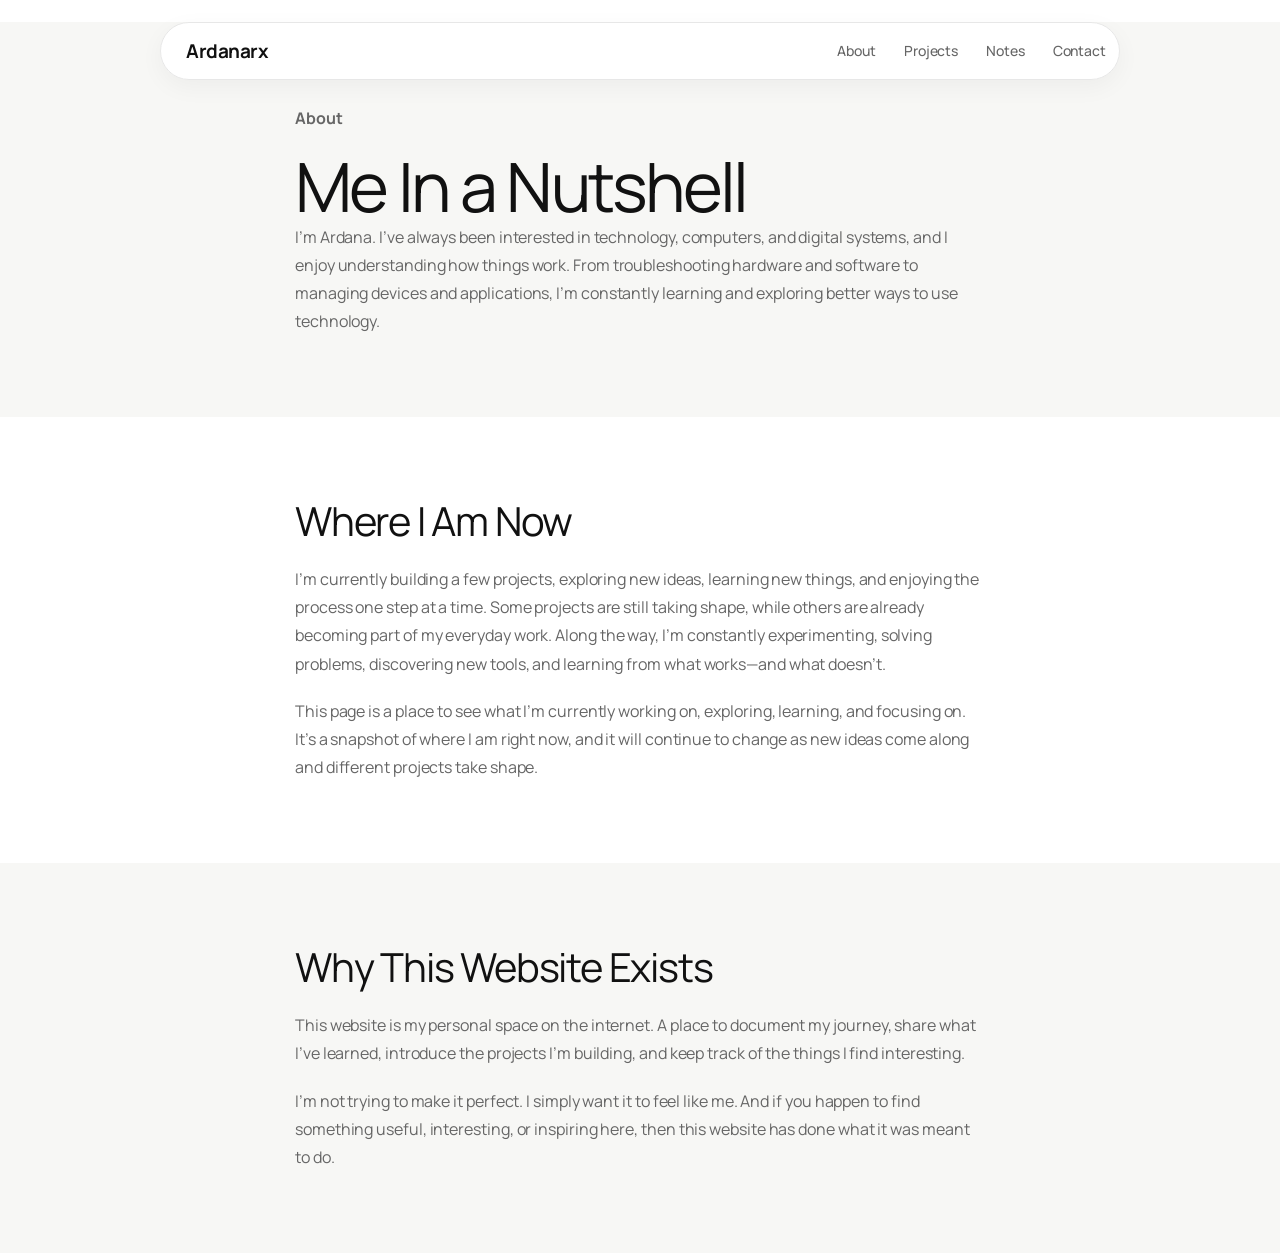
==== commit 19204006: "Add files via upload" ====
--- a/about/index.html
+++ b/about/index.html
@@ -6,6 +6,7 @@
 <meta name="description" content="About Ardanarx.">
 <link rel="stylesheet" href="../style.css">
 <link rel="icon" href="../assets/favicon.png">
+<link rel="stylesheet" href="../shared.css">
 </head>
 <body>
 <header class="site-header">
--- a/style.css
+++ b/style.css
@@ -24,7 +24,7 @@
     --max-width: 960px;
     --content-width: 690px;
 
-    --serif: "DM Serif Display", Georgia, serif;
+    --serif: "Manrope", Arial, sans-serif;
     --sans: "Manrope", Arial, sans-serif;
 
     --ease: 0.3s ease;
@@ -1470,4 +1470,31 @@
         transition: none !important;
     }
 
-}+}
+/* =========================================================
+   GLOBAL TYPOGRAPHY CONSISTENCY
+   ========================================================= */
+html,
+body,
+button,
+input,
+textarea,
+select {
+    font-family: var(--sans);
+}
+
+h1,
+h2,
+h3,
+h4,
+h5,
+h6,
+p,
+a,
+span,
+li,
+small,
+strong,
+em {
+    font-family: var(--sans);
+}
--- a/shared.css
+++ b/shared.css
@@ -0,0 +1,89 @@
+/* Shared public-site system — loaded after page-specific styles. */
+@import url("https://fonts.googleapis.com/css2?family=Manrope:wght@400;500;600;700&display=swap");
+
+:root {
+    --sans: "Manrope", Arial, sans-serif;
+    --serif: "Manrope", Arial, sans-serif;
+    --site-gutter: 24px;
+    --page-top: 150px;
+    --page-bottom: 90px;
+}
+
+html, body, button, input, textarea, select {
+    font-family: var(--sans) !important;
+}
+
+/* The header is deliberately identical everywhere. */
+.site-header { position: relative; z-index: 1000; padding-top: 22px; }
+.navbar {
+    position: fixed; top: 22px; left: 50%; transform: translateX(-50%);
+    z-index: 10000; width: min(calc(100% - 48px), 960px); height: 58px;
+    padding: 0 13px 0 25px; display: flex; align-items: center;
+}
+.brand { font-family: var(--sans) !important; font-size: 19px !important; font-weight: 700 !important; line-height: 1 !important; letter-spacing: -0.5px !important; }
+.nav-links { gap: 28px !important; }
+.nav-links a { font-family: var(--sans) !important; font-size: 14px !important; font-weight: 500 !important; line-height: 1 !important; letter-spacing: -0.1px !important; }
+.mobile-menu a { font-family: var(--sans) !important; font-size: 15px !important; font-weight: 600 !important; }
+
+/* Common type scale. */
+.content h1, .contact-content h1, .notes-header h1, .projects-hero h1,
+.project-detail-title, .article-title, .project-state h1 {
+    font-family: var(--sans) !important; font-size: clamp(48px, 6vw, 68px) !important;
+    font-weight: 400 !important; line-height: 1.05 !important; letter-spacing: -0.04em !important;
+}
+.content h2, .project-item h2, .projects-message h2, .project-detail-content h2,
+.article-content h2 {
+    font-family: var(--sans) !important; font-size: 40px !important;
+    font-weight: 400 !important; line-height: 1.1 !important; letter-spacing: -0.03em !important;
+}
+.project-detail-content h3, .article-content h3, .note-card h2 {
+    font-family: var(--sans) !important; font-size: 28px !important;
+    font-weight: 500 !important; line-height: 1.2 !important; letter-spacing: -0.02em !important;
+}
+.content p, .notes-header p, .note-card p, .projects-hero p, .project-item p,
+.projects-message p, .project-detail-intro, .project-detail-content p,
+.project-detail-content li, .article-excerpt, .article-content, .article-content li,
+.contact-content p {
+    font-family: var(--sans) !important; font-size: 16px !important; line-height: 1.76 !important;
+}
+.large-text, .article-excerpt, .project-detail-intro, .projects-hero p { font-size: 17px !important; }
+.eyebrow, .note-card-category, .project-number, .project-detail-label,
+.project-meta-label, .article-meta, .project-explore-title {
+    font-family: var(--sans) !important; font-size: 13px !important; font-weight: 700 !important;
+}
+
+/* Shared page rhythm and readable content widths. */
+.notes-page, .projects-hero, .project-detail-hero { padding: var(--page-top) var(--site-gutter) var(--page-bottom) !important; }
+.article-page { padding: var(--page-top) var(--site-gutter) var(--page-bottom) !important; }
+.notes-container, .projects-hero .content, .project-detail-content, .article-container,
+.projects-loading, .projects-message, .back-home, .project-back, .project-state { max-width: 690px !important; }
+.notes-header { margin-bottom: 64px !important; }
+.note-card, .project-item { padding: 34px 0 !important; }
+.article-header { margin-bottom: 52px !important; }
+.project-detail-content section { margin-bottom: 56px !important; }
+
+/* Buttons and text actions use one treatment. */
+.contact-button, .text-link, .project-link, .article-back, .project-explore-links a {
+    font-family: var(--sans) !important; font-size: 14px !important; font-weight: 700 !important;
+    line-height: 1.35 !important;
+}
+.contact-button { padding: 11px 20px !important; border-radius: 999px !important; }
+
+@media (max-width: 700px) {
+    :root { --site-gutter: 20px; --page-top: 108px; --page-bottom: 64px; }
+    .navbar { top: 16px; width: calc(100% - 36px); height: 56px; padding: 0 7px 0 18px; }
+    .brand { font-size: 19px !important; }
+    .mobile-menu { top: 80px; width: calc(100% - 36px); }
+    .content h1, .contact-content h1, .notes-header h1, .projects-hero h1,
+    .project-detail-title, .article-title, .project-state h1 { font-size: clamp(42px, 12vw, 52px) !important; }
+    .content h2, .project-item h2, .projects-message h2, .project-detail-content h2,
+    .article-content h2 { font-size: 32px !important; }
+    .project-detail-content h3, .article-content h3, .note-card h2 { font-size: 24px !important; }
+    .content p, .notes-header p, .note-card p, .projects-hero p, .project-item p,
+    .projects-message p, .project-detail-intro, .project-detail-content p,
+    .project-detail-content li, .article-excerpt, .article-content, .article-content li,
+    .contact-content p { font-size: 15.5px !important; }
+    .large-text, .article-excerpt, .project-detail-intro, .projects-hero p { font-size: 16px !important; }
+    .notes-header { margin-bottom: 48px !important; }
+    .article-header { margin-bottom: 42px !important; }
+}
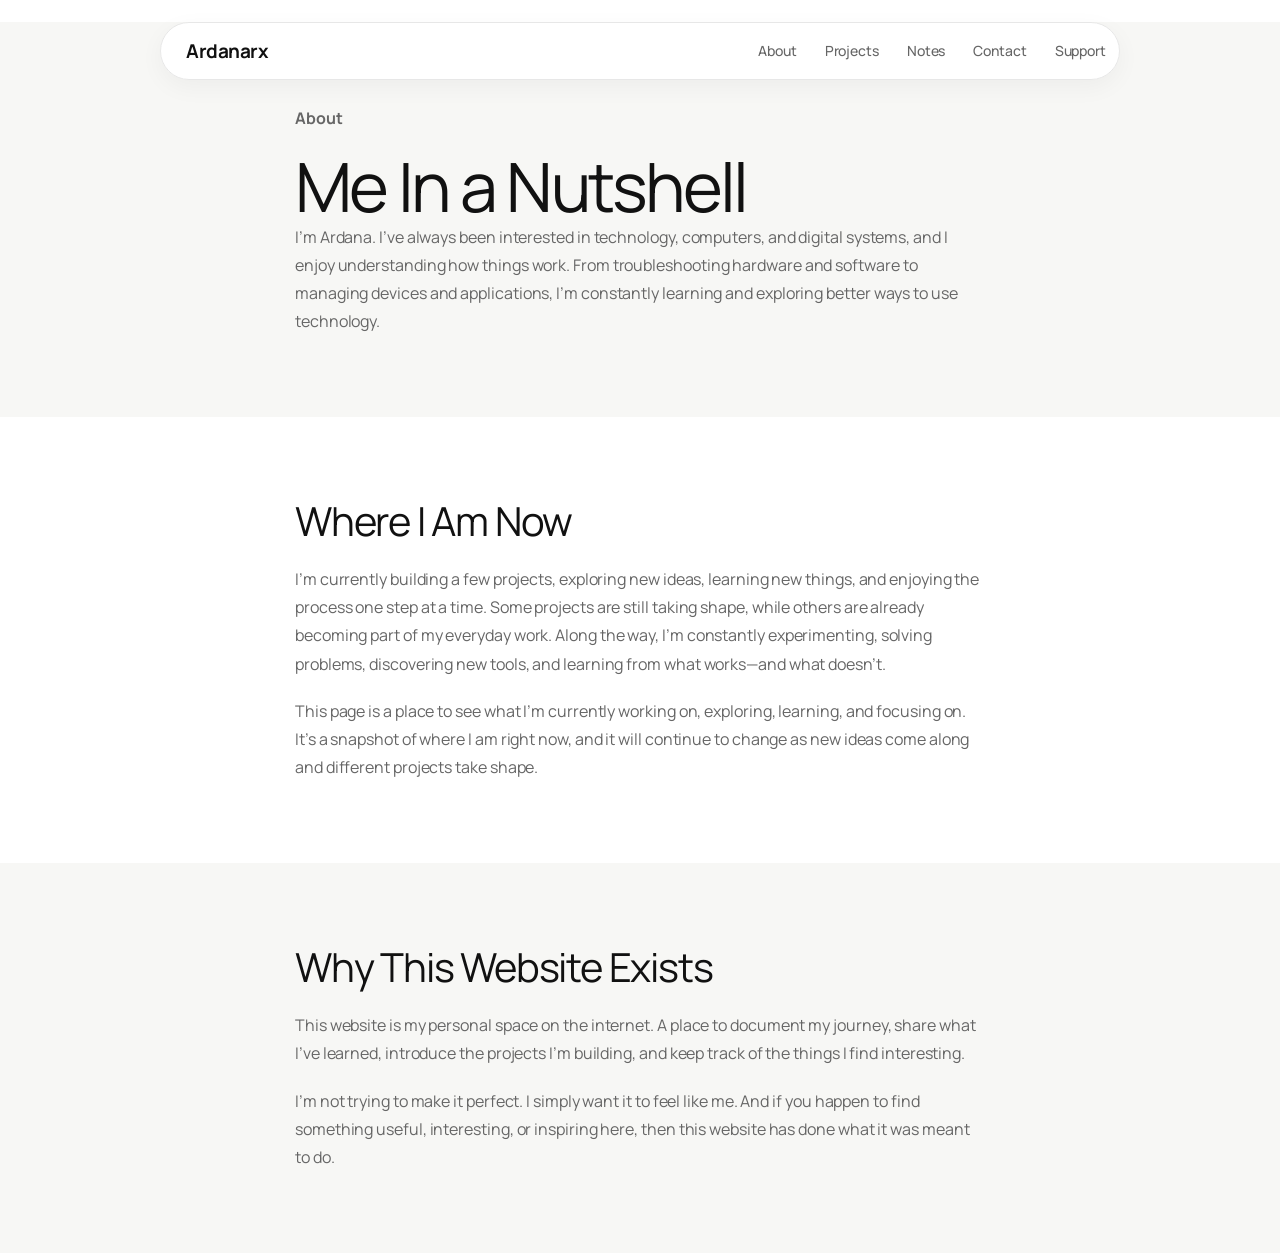
==== commit fba72dbb: "Add files via upload" ====
--- a/about/index.html
+++ b/about/index.html
@@ -18,6 +18,8 @@
         <a href="../project/index.html">Projects</a>
         <a href="../notes/index.html">Notes</a>
         <a href="../contact/index.html">Contact</a>
+
+                    <a href="../support/index.html">Support</a>
       </div>
       <button class="menu-toggle" type="button" aria-label="Buka menu" aria-expanded="false" aria-controls="mobile-menu"><span></span><span></span><span></span></button>
     </div>
